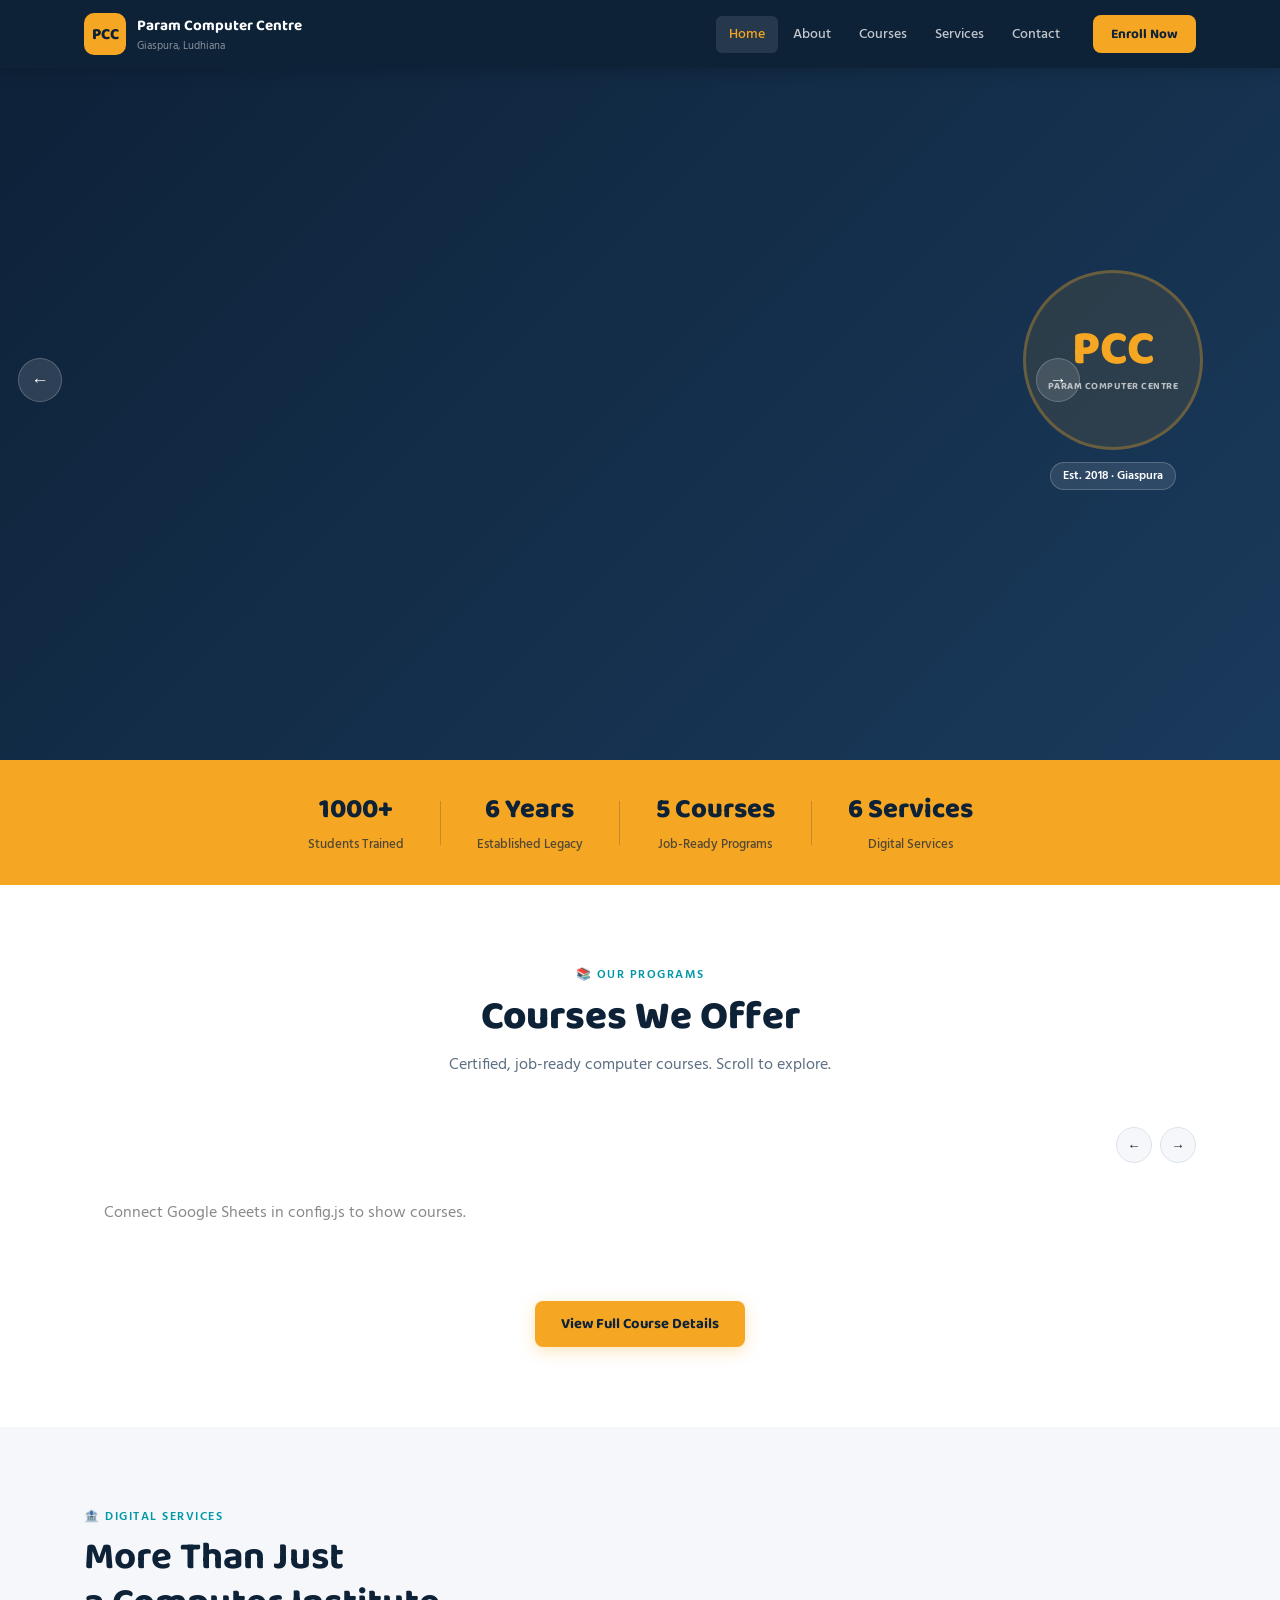
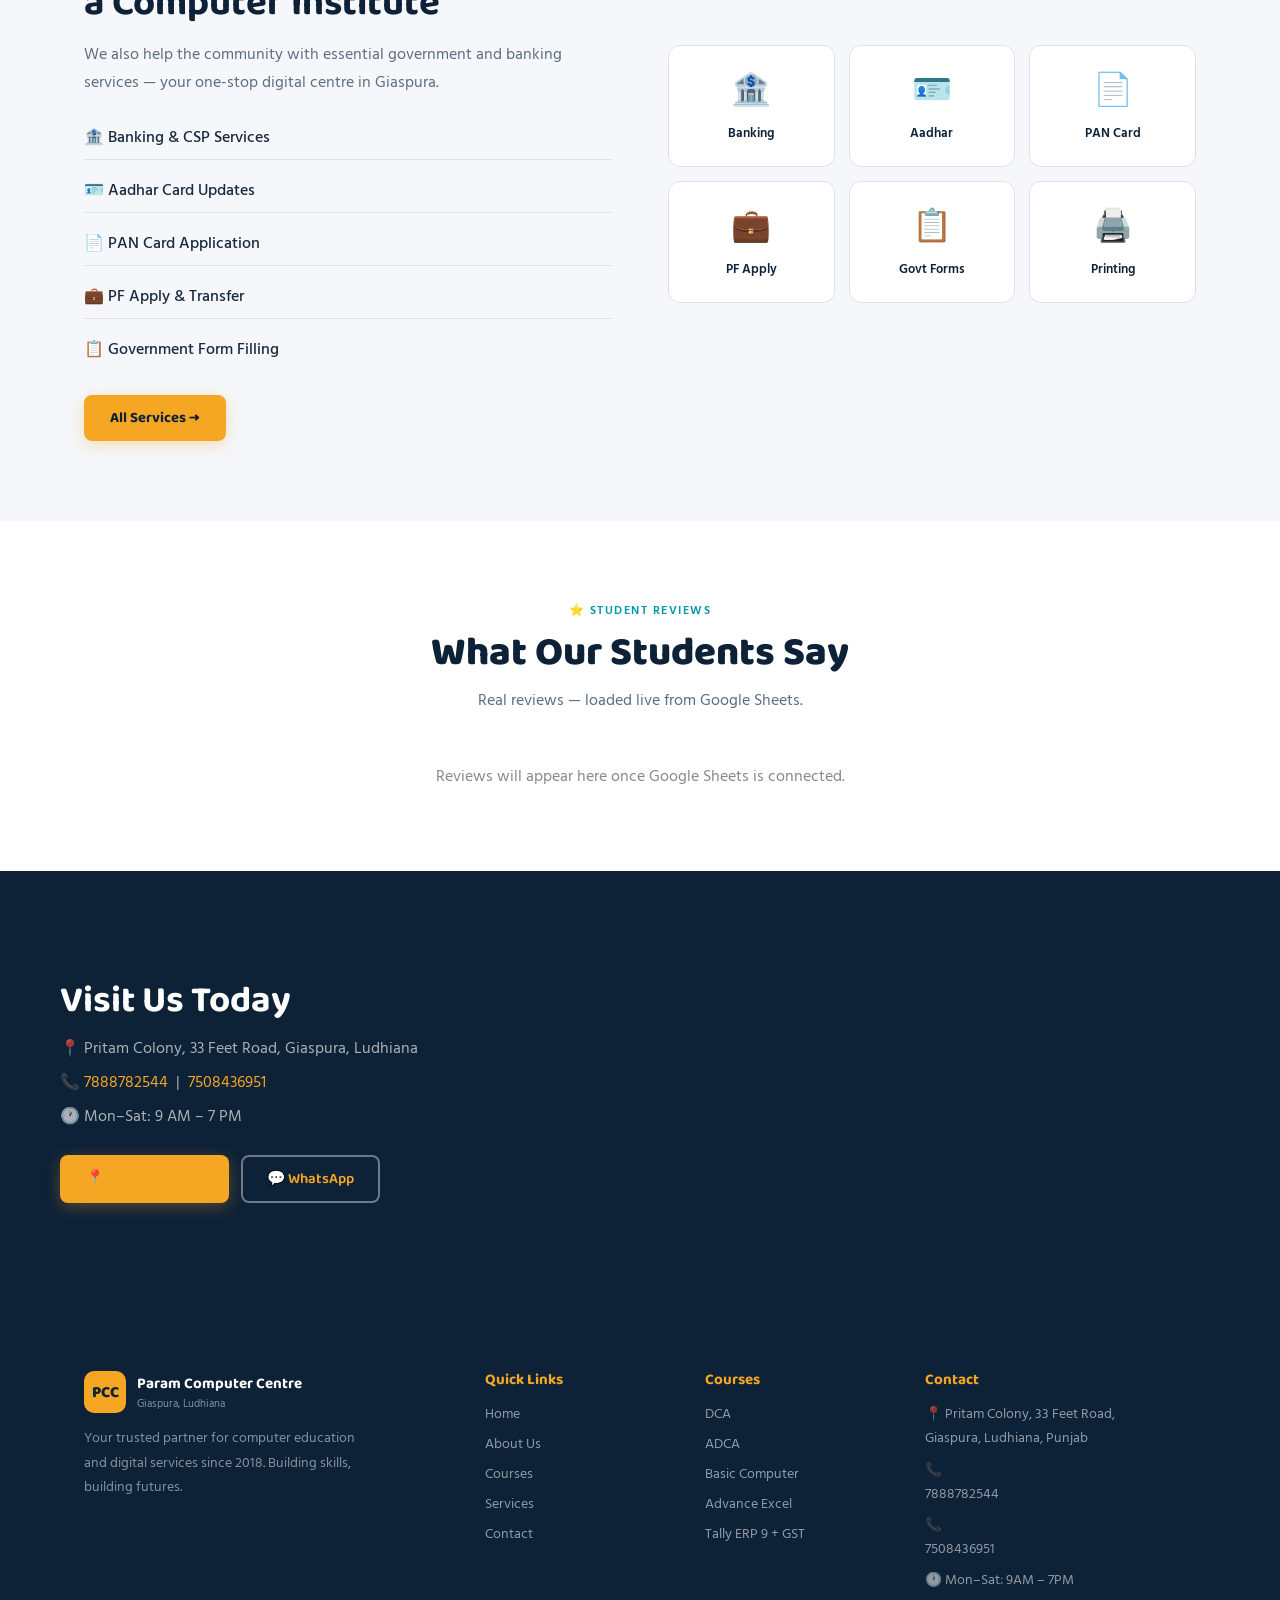
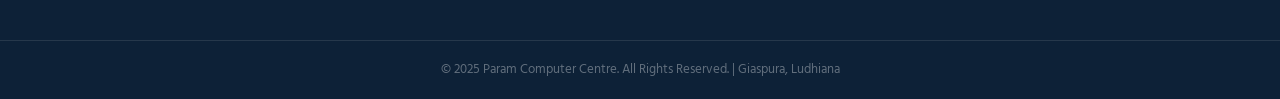
==== index.html @ 0ff6d0a1 "push code inti" ====
<!DOCTYPE html>
<!-- ================================================
     Param Computer Centre — index.html
     GitHub: https://github.com/YOUR-USERNAME/param-computer-centre
     Live:   https://YOUR-USERNAME.github.io/param-computer-centre
     ================================================ -->
<html lang="en">
<head>
<meta charset="UTF-8"><meta name="viewport" content="width=device-width,initial-scale=1.0">
<title>Param Computer Centre – Ludhiana | Computer Courses & Digital Services</title>
<meta name="description" content="Param Computer Centre – 6 years of trusted computer education in Giaspura, Ludhiana. DCA, ADCA, Tally ERP 9, Banking, Aadhar, PAN services.">
<link rel="preconnect" href="https://fonts.googleapis.com">
<link href="https://fonts.googleapis.com/css2?family=Baloo+2:wght@400;600;700;800&family=Hind:wght@300;400;500;600&display=swap" rel="stylesheet">
<link rel="stylesheet" href="style.css">
</head>
<body data-page="home">

<!-- LOADER -->
<div id="loader"><div class="ld-logo">PCC</div><div class="ld-bar"><div class="ld-fill"></div></div><div class="ld-txt">PARAM COMPUTER CENTRE</div></div>

<!-- NAVBAR -->
<header id="navbar">
  <div class="nav-in">
    <a href="index.html" class="brand">
      <div class="b-logo">PCC</div>
      <div><span class="b-name">Param Computer Centre</span><span class="b-tag">Giaspura, Ludhiana</span></div>
    </a>
    <nav id="nav-links">
      <a href="index.html"    class="nl on">Home</a>
      <a href="about.html"    class="nl">About</a>
      <a href="courses.html"  class="nl">Courses</a>
      <a href="services.html" class="nl">Services</a>
      <a href="contact.html"  class="nl">Contact</a>
    </nav>
    <a href="contact.html" class="nav-cta">Enroll Now</a>
    <button id="hb"><span></span><span></span><span></span></button>
  </div>
</header>

<!-- HERO CAROUSEL -->
<section class="hero-c">
  <div class="c-track" id="carousel-track"></div>
  <div class="c-logo-side">
    <div class="c-logo-circle">
      <span class="clc-big">PCC</span>
      <span class="clc-small">Param Computer Centre</span>
    </div>
    <div class="c-since">Est. 2018 · Giaspura</div>
  </div>
  <button class="c-arrow" id="c-prev">&#8592;</button>
  <button class="c-arrow" id="c-next">&#8594;</button>
  <div class="c-dots" id="carousel-dots"></div>
</section>

<!-- TRUST BAR -->
<div class="trust"><div class="trust-in">
  <div class="t-item"><span class="t-n">1000+</span><span class="t-l">Students Trained</span></div>
  <div class="t-div"></div>
  <div class="t-item"><span class="t-n">6 Years</span><span class="t-l">Established Legacy</span></div>
  <div class="t-div"></div>
  <div class="t-item"><span class="t-n">5 Courses</span><span class="t-l">Job-Ready Programs</span></div>
  <div class="t-div"></div>
  <div class="t-item"><span class="t-n">6 Services</span><span class="t-l">Digital Services</span></div>
</div></div>

<!-- MINI COURSE CAROUSEL -->
<section class="sec">
  <div class="wrap">
    <div class="sec-head" data-anim>
      <span class="sec-tag">📚 Our Programs</span>
      <h2>Courses We Offer</h2>
      <p class="sec-sub">Certified, job-ready computer courses. Scroll to explore.</p>
    </div>
    <div class="mc-arrows">
      <button class="mc-arr" id="mini-prev">&#8592;</button>
      <button class="mc-arr" id="mini-next">&#8594;</button>
    </div>
    <div class="mc-wrap">
      <div class="mc-track" id="mini-track">
        <div class="skeleton" style="min-width:260px;height:200px;border-radius:16px;flex-shrink:0"></div>
        <div class="skeleton" style="min-width:260px;height:200px;border-radius:16px;flex-shrink:0"></div>
        <div class="skeleton" style="min-width:260px;height:200px;border-radius:16px;flex-shrink:0"></div>
      </div>
    </div>
    <div id="mini-dots" class="mc-dots"></div>
    <div style="text-align:center;margin-top:32px">
      <a href="courses.html" class="btn-p">View Full Course Details</a>
    </div>
  </div>
</section>

<!-- SERVICES TEASER -->
<section class="sec bg2">
  <div class="wrap">
    <div class="split" style="gap:56px">
      <div data-anim>
        <span class="sec-tag">🏦 Digital Services</span>
        <h2 style="font-size:clamp(1.6rem,3vw,2.4rem);margin-bottom:14px">More Than Just<br>a Computer Institute</h2>
        <p style="color:var(--muted);margin-bottom:20px">We also help the community with essential government and banking services — your one-stop digital centre in Giaspura.</p>
        <ul style="display:flex;flex-direction:column;gap:10px">
          <li style="padding:8px 0;border-bottom:1px solid var(--border);font-weight:500">🏦 Banking &amp; CSP Services</li>
          <li style="padding:8px 0;border-bottom:1px solid var(--border);font-weight:500">🪪 Aadhar Card Updates</li>
          <li style="padding:8px 0;border-bottom:1px solid var(--border);font-weight:500">📄 PAN Card Application</li>
          <li style="padding:8px 0;border-bottom:1px solid var(--border);font-weight:500">💼 PF Apply &amp; Transfer</li>
          <li style="padding:8px 0;font-weight:500">📋 Government Form Filling</li>
        </ul>
        <a href="services.html" class="btn-p" style="margin-top:24px;display:inline-block">All Services →</a>
      </div>
      <div data-anim style="display:grid;grid-template-columns:repeat(3,1fr);gap:14px">
        <div class="sv-ico-card"><span>🏦</span><p>Banking</p></div>
        <div class="sv-ico-card"><span>🪪</span><p>Aadhar</p></div>
        <div class="sv-ico-card"><span>📄</span><p>PAN Card</p></div>
        <div class="sv-ico-card"><span>💼</span><p>PF Apply</p></div>
        <div class="sv-ico-card"><span>📋</span><p>Govt Forms</p></div>
        <div class="sv-ico-card"><span>🖨️</span><p>Printing</p></div>
      </div>
    </div>
  </div>
</section>
<style>.sv-ico-card{background:#fff;border:1.5px solid var(--border);border-radius:12px;padding:20px 10px;text-align:center;transition:transform .2s}.sv-ico-card:hover{transform:translateY(-4px);border-color:var(--amber)}.sv-ico-card span{font-size:2rem;display:block;margin-bottom:6px}.sv-ico-card p{font-size:.82rem;font-weight:600;color:var(--navy)}</style>

<!-- REVIEWS -->
<section class="sec">
  <div class="wrap">
    <div class="sec-head" data-anim>
      <span class="sec-tag">⭐ Student Reviews</span>
      <h2>What Our Students Say</h2>
      <p class="sec-sub">Real reviews — loaded live from Google Sheets.</p>
    </div>
    <div id="reviews-wrap">
      <div class="rv-grid">
        <div class="skeleton" style="height:160px;border-radius:16px"></div>
        <div class="skeleton" style="height:160px;border-radius:16px"></div>
        <div class="skeleton" style="height:160px;border-radius:16px"></div>
      </div>
    </div>
  </div>
</section>

<!-- MAP CTA -->
<section class="map-cta">
  <div class="map-in">
    <div data-anim>
      <h2>Visit Us Today</h2>
      <p>📍 Pritam Colony, 33 Feet Road, Giaspura, Ludhiana</p>
      <p>📞 <a href="tel:7888782544">7888782544</a> &nbsp;|&nbsp; <a href="tel:7508436951">7508436951</a></p>
      <p>🕐 Mon–Sat: 9 AM – 7 PM</p>
      <div style="margin-top:24px;display:flex;gap:12px;flex-wrap:wrap">
        <a href="https://maps.app.goo.gl/vMcL15YgNVKrXzqn7" target="_blank" class="btn-p">📍 Get Directions</a>
        <a href="https://wa.me/917888782544" target="_blank" class="btn-o">💬 WhatsApp</a>
      </div>
    </div>
    <div class="map-box" data-anim>
      <iframe src="https://maps.google.com/maps?q=Pritam+Colony+33+Feet+Road+Giaspura+Ludhiana&output=embed" allowfullscreen loading="lazy"></iframe>
    </div>
  </div>
</section>

<!-- FOOTER -->
<footer class="footer">
  <div class="ft">
    <div class="fb">
      <div class="brand" style="margin-bottom:14px"><div class="b-logo">PCC</div><div><span class="b-name">Param Computer Centre</span><span class="b-tag">Giaspura, Ludhiana</span></div></div>
      <p>Your trusted partner for computer education and digital services since 2018. Building skills, building futures.</p>
    </div>
    <div class="fc"><h4>Quick Links</h4><a href="index.html">Home</a><a href="about.html">About Us</a><a href="courses.html">Courses</a><a href="services.html">Services</a><a href="contact.html">Contact</a></div>
    <div class="fc"><h4>Courses</h4><a href="courses.html">DCA</a><a href="courses.html">ADCA</a><a href="courses.html">Basic Computer</a><a href="courses.html">Advance Excel</a><a href="courses.html">Tally ERP 9 + GST</a></div>
    <div class="fc"><h4>Contact</h4><p>📍 Pritam Colony, 33 Feet Road,<br>Giaspura, Ludhiana, Punjab</p><p>📞 <a href="tel:7888782544">7888782544</a></p><p>📞 <a href="tel:7508436951">7508436951</a></p><p>🕐 Mon–Sat: 9AM – 7PM</p></div>
  </div>
  <div class="fb2"><p>© 2025 Param Computer Centre. All Rights Reserved. | Giaspura, Ludhiana</p></div>
</footer>

<script src="config.js"></script><script src="app.js"></script>
</body>
</html>
---- style.css ----
/* ================================================
   PARAM COMPUTER CENTRE — style.css
   Brand: Navy Blue + Amber Gold
   Fonts: Baloo 2 (headings) + Hind (body)
   ================================================ */
:root {
  --navy:   #0d2137;
  --navy2:  #1a3a5c;
  --amber:  #f5a623;
  --amber2: #ffc247;
  --teal:   #0097a7;
  --white:  #ffffff;
  --off:    #f5f7fa;
  --text:   #1a2b40;
  --muted:  #5c6e82;
  --border: #dde3ec;
  --shadow: 0 4px 24px rgba(13,33,55,.10);
  --r:      16px;
}
*,*::before,*::after{box-sizing:border-box;margin:0;padding:0}
html{scroll-behavior:smooth}
body{font-family:'Hind',sans-serif;color:var(--text);background:#fff;overflow-x:hidden}
h1,h2,h3,h4{font-family:'Baloo 2',cursive;line-height:1.2;color:var(--navy)}
p{line-height:1.75}a{text-decoration:none;color:inherit}
img{max-width:100%;display:block}ul{list-style:none;padding:0}
.wrap{max-width:1160px;margin:0 auto;padding:0 24px}

/* ── PAGE LOADER ── */
#loader{position:fixed;inset:0;background:var(--navy);z-index:9999;display:flex;flex-direction:column;align-items:center;justify-content:center;gap:16px;transition:opacity .5s,visibility .5s}
#loader.done{opacity:0;visibility:hidden;pointer-events:none}
.ld-logo{font-family:'Baloo 2',cursive;font-size:2.6rem;font-weight:800;color:var(--amber)}
.ld-bar{width:180px;height:3px;background:rgba(255,255,255,.15);border-radius:3px;overflow:hidden}
.ld-fill{height:100%;background:var(--amber);border-radius:3px;animation:lfill 1.2s ease forwards}
@keyframes lfill{from{width:0}to{width:100%}}
.ld-txt{color:rgba(255,255,255,.45);font-size:.75rem;letter-spacing:2px}

/* ── NAVBAR ── */
#navbar{position:fixed;top:0;left:0;right:0;z-index:999;background:var(--navy);box-shadow:0 2px 16px rgba(0,0,0,.2);transition:background .3s}
.nav-in{max-width:1160px;margin:0 auto;padding:0 24px;height:68px;display:flex;align-items:center;gap:12px}
.brand{display:flex;align-items:center;gap:11px;flex-shrink:0}
.b-logo{width:42px;height:42px;border-radius:10px;background:var(--amber);display:flex;align-items:center;justify-content:center;font-family:'Baloo 2',cursive;font-size:1rem;font-weight:800;color:var(--navy)}
.b-name{font-family:'Baloo 2',cursive;font-size:.95rem;font-weight:700;color:#fff;display:block}
.b-tag{font-size:.68rem;color:rgba(255,255,255,.5);display:block}
#nav-links{display:flex;align-items:center;gap:2px;margin-left:auto}
.nl{padding:7px 13px;border-radius:6px;font-size:.87rem;font-weight:500;color:rgba(255,255,255,.75);transition:all .2s}
.nl:hover,.nl.on{background:rgba(255,255,255,.1);color:#fff}
.nl.on{color:var(--amber)}
.nav-cta{background:var(--amber);color:var(--navy);padding:8px 18px;border-radius:8px;font-family:'Baloo 2',cursive;font-weight:700;font-size:.85rem;margin-left:8px;white-space:nowrap;transition:all .2s}
.nav-cta:hover{background:var(--amber2);transform:translateY(-1px)}
#hb{display:none;flex-direction:column;gap:5px;background:none;border:none;cursor:pointer;padding:4px;margin-left:auto}
#hb span{display:block;width:24px;height:2px;background:#fff;border-radius:2px;transition:all .3s}

/* ── BUTTONS ── */
.btn-p{display:inline-block;background:var(--amber);color:var(--navy);padding:11px 26px;border-radius:8px;font-family:'Baloo 2',cursive;font-weight:700;font-size:.92rem;box-shadow:0 4px 16px rgba(245,166,35,.3);transition:all .2s}
.btn-p:hover{background:var(--amber2);transform:translateY(-2px);box-shadow:0 8px 24px rgba(245,166,35,.4)}
.btn-o{display:inline-block;border:2px solid rgba(255,255,255,.4);color:#fff;padding:10px 24px;border-radius:8px;font-family:'Baloo 2',cursive;font-weight:600;font-size:.92rem;transition:all .2s}
.btn-o:hover{border-color:var(--amber);color:var(--amber)}

/* ── SECTIONS ── */
.sec{padding:80px 0}.bg2{background:var(--off)}
.sec-head{text-align:center;margin-bottom:48px}
.sec-tag{font-size:.75rem;font-weight:600;letter-spacing:1.5px;color:var(--teal);text-transform:uppercase;margin-bottom:8px;display:block}
.sec-head h2{font-size:clamp(1.7rem,3.2vw,2.5rem);font-weight:800;margin-bottom:10px}
.sec-sub{color:var(--muted);font-size:1rem;max-width:520px;margin:0 auto}

/* ── ANIMATIONS ── */
[data-anim]{opacity:0;transform:translateY(24px);transition:opacity .5s ease,transform .5s ease}
[data-anim].show{opacity:1;transform:translateY(0)}
.skeleton{background:linear-gradient(90deg,#e8ecf0 25%,#f5f7fa 50%,#e8ecf0 75%);background-size:200% 100%;animation:shimmer 1.4s infinite;border-radius:8px}
@keyframes shimmer{0%{background-position:200% 0}100%{background-position:-200% 0}}

/* ── HERO CAROUSEL ── */
.hero-c{height:100vh;min-height:560px;max-height:760px;position:relative;overflow:hidden;background:linear-gradient(135deg,var(--navy) 0%,#1a3a5c 100%);padding-top:68px}
.c-track{display:flex;height:100%;transition:transform .65s cubic-bezier(.4,0,.2,1)}
.carousel-slide{min-width:100%;height:100%;position:relative;display:flex;align-items:center;padding:60px 6% 40px;overflow:hidden}
.slide-blob1{position:absolute;width:500px;height:500px;border-radius:50%;opacity:.07;background:var(--amber);top:-120px;right:-100px;pointer-events:none}
.slide-blob2{position:absolute;width:260px;height:260px;border-radius:50%;opacity:.05;background:var(--teal);bottom:-60px;left:8%;pointer-events:none}
.slide-content{position:relative;z-index:2;max-width:640px}
.slide-badge{display:inline-block;background:rgba(245,166,35,.15);border:1px solid rgba(245,166,35,.4);color:var(--amber2);font-size:.8rem;font-weight:600;padding:5px 14px;border-radius:20px;margin-bottom:18px}
.slide-title{font-size:clamp(2rem,5vw,3.6rem);font-weight:800;color:#fff;line-height:1.1;margin-bottom:6px}
.slide-sub{font-size:clamp(1.1rem,2.2vw,1.6rem);font-weight:600;color:var(--amber);margin-bottom:14px}
.slide-desc{color:rgba(255,255,255,.72);font-size:1rem;max-width:500px;margin-bottom:28px;line-height:1.7}
.slide-btns{display:flex;gap:12px;flex-wrap:wrap}
/* Logo side */
.c-logo-side{position:absolute;right:6%;top:50%;transform:translateY(-50%);z-index:2;display:flex;flex-direction:column;align-items:center;gap:12px}
.c-logo-circle{width:180px;height:180px;border-radius:50%;background:rgba(245,166,35,.1);border:3px solid rgba(245,166,35,.3);display:flex;flex-direction:column;align-items:center;justify-content:center;gap:4px}
.clc-big{font-family:'Baloo 2',cursive;font-size:3rem;font-weight:800;color:var(--amber);line-height:1}
.clc-small{font-family:'Baloo 2',cursive;font-size:.62rem;font-weight:700;color:rgba(255,255,255,.65);text-align:center;text-transform:uppercase;letter-spacing:.5px;padding:0 12px}
.c-since{background:rgba(255,255,255,.1);border:1px solid rgba(255,255,255,.2);color:#fff;font-size:.74rem;font-weight:600;padding:4px 12px;border-radius:20px}
/* arrows */
.c-arrow{position:absolute;top:50%;transform:translateY(-50%);z-index:10;background:rgba(255,255,255,.12);border:1px solid rgba(255,255,255,.2);color:#fff;width:44px;height:44px;border-radius:50%;cursor:pointer;display:flex;align-items:center;justify-content:center;font-size:1.1rem;transition:background .2s}
.c-arrow:hover{background:rgba(245,166,35,.35)}
#c-prev{left:18px}#c-next{right:200px}
/* dots */
.c-dots{position:absolute;bottom:26px;left:50%;transform:translateX(-50%);display:flex;gap:10px;align-items:center;z-index:10}
.c-dot{width:8px;height:8px;border-radius:4px;background:rgba(255,255,255,.3);border:none;cursor:pointer;transition:all .3s;padding:0}
.c-dot.on{width:28px;background:var(--amber)}

/* ── TRUST BAR ── */
.trust{background:var(--amber);padding:20px 24px}
.trust-in{max-width:1160px;margin:0 auto;display:flex;align-items:center;justify-content:center;flex-wrap:wrap}
.t-item{text-align:center;padding:8px 36px}
.t-n{display:block;font-family:'Baloo 2',cursive;font-size:1.7rem;font-weight:800;color:var(--navy)}
.t-l{font-size:.8rem;font-weight:500;color:rgba(13,33,55,.7)}
.t-div{width:1px;height:44px;background:rgba(13,33,55,.2)}

/* ── MINI COURSE CAROUSEL ── */
.mc-wrap{overflow:hidden;position:relative}
.mc-track{display:flex;gap:20px;transition:transform .45s cubic-bezier(.4,0,.2,1);padding:4px 0}
.mc-card{min-width:260px;max-width:260px;border-radius:var(--r);overflow:hidden;border:1.5px solid var(--border);background:#fff;box-shadow:var(--shadow);transition:transform .25s,box-shadow .25s;flex-shrink:0}
.mc-card:hover{transform:translateY(-6px);box-shadow:0 16px 36px rgba(13,33,55,.13)}
.mc-head{padding:20px;display:flex;align-items:center;gap:10px;position:relative;overflow:hidden}
.mc-icon{font-size:1.8rem;z-index:1;flex-shrink:0}
.mc-head h3{font-size:1rem;font-weight:700;color:#fff;z-index:1}
.mc-short{position:absolute;right:12px;top:50%;transform:translateY(-50%);font-family:'Baloo 2',cursive;font-size:1.6rem;font-weight:800;color:rgba(255,255,255,.15);letter-spacing:-1px}
.mc-body{padding:14px 16px 18px}
.mc-dur{font-size:.73rem;font-weight:600;color:var(--teal);background:rgba(0,151,167,.08);border:1px solid rgba(0,151,167,.2);padding:3px 9px;border-radius:12px;display:inline-block;margin-bottom:10px}
.mc-tags{display:flex;flex-wrap:wrap;gap:5px;margin-bottom:12px}
.mc-tags span{font-size:.71rem;background:var(--off);border:1px solid var(--border);color:var(--muted);padding:3px 8px;border-radius:10px}
.mc-link{font-size:.84rem;font-weight:600;color:var(--amber);transition:color .2s}
.mc-link:hover{color:var(--navy)}
.mc-arrows{display:flex;justify-content:flex-end;gap:8px;margin-bottom:12px}
.mc-arr{background:var(--off);border:1.5px solid var(--border);color:var(--navy);width:36px;height:36px;border-radius:50%;cursor:pointer;display:flex;align-items:center;justify-content:center;transition:all .2s}
.mc-arr:hover{background:var(--amber);border-color:var(--amber)}
.mc-dots{display:flex;gap:7px;justify-content:center;margin-top:18px}
.mc-dot{width:7px;height:7px;border-radius:50%;background:var(--border);border:none;cursor:pointer;transition:all .3s;padding:0}
.mc-dot.on{background:var(--amber);transform:scale(1.3)}

/* ── REVIEWS ── */
.rv-grid{display:grid;grid-template-columns:repeat(auto-fill,minmax(280px,1fr));gap:20px}
.rv-card{background:#fff;border:1.5px solid var(--border);border-radius:var(--r);padding:24px;position:relative;transition:transform .2s,box-shadow .2s}
.rv-card:hover{transform:translateY(-4px);box-shadow:var(--shadow)}
.rv-card::before{content:'"';position:absolute;top:8px;right:14px;font-size:4rem;color:var(--amber);opacity:.1;font-family:'Baloo 2',cursive;line-height:1}
.rv-stars{color:var(--amber);font-size:1rem;margin-bottom:10px;letter-spacing:2px}
.rv-text{font-size:.9rem;font-style:italic;color:var(--muted);margin-bottom:16px;line-height:1.75}
.rv-author{display:flex;gap:10px;align-items:center}
.rv-av{width:38px;height:38px;border-radius:50%;color:#fff;flex-shrink:0;display:flex;align-items:center;justify-content:center;font-family:'Baloo 2',cursive;font-weight:700;font-size:1rem}
.rv-author strong{display:block;font-size:.9rem}
.rv-author span{font-size:.77rem;color:var(--muted)}

/* ── SERVICES GRID ── */
.sv-grid{display:grid;grid-template-columns:repeat(auto-fill,minmax(300px,1fr));gap:24px}
.sv-card{background:#fff;border:1.5px solid var(--border);border-radius:var(--r);overflow:hidden;transition:transform .25s,box-shadow .25s}
.sv-card:hover{transform:translateY(-6px);box-shadow:0 16px 40px rgba(13,33,55,.12)}
.sv-head{padding:28px;display:flex;align-items:center;justify-content:center}
.sv-body{padding:20px 24px 24px}
.sv-body h3{font-size:1.1rem;font-weight:700;margin-bottom:8px}
.sv-body p{font-size:.88rem;color:var(--muted);margin-bottom:14px}
.sv-items{display:flex;flex-direction:column;gap:5px}
.sv-item{font-size:.85rem;color:var(--text);padding:5px 0 5px 16px;position:relative;border-bottom:1px solid var(--border)}
.sv-item::before{content:'→';position:absolute;left:0;color:var(--teal)}

/* ── COURSE DETAIL CARDS ── */
.cd-card{background:#fff;border:1.5px solid var(--border);border-radius:20px;overflow:hidden;margin-bottom:32px;box-shadow:0 2px 16px rgba(13,33,55,.07);transition:box-shadow .25s}
.cd-card:hover{box-shadow:0 8px 32px rgba(13,33,55,.13)}
.cd-head{padding:24px 28px;display:flex;align-items:center;gap:16px;flex-wrap:wrap}
.cd-head h2{font-size:1.6rem;color:#fff;margin-bottom:2px}
.cd-head p{color:rgba(255,255,255,.8);font-size:.88rem}
.cd-badge{margin-left:auto;background:rgba(255,255,255,.2);border:1px solid rgba(255,255,255,.3);color:#fff;font-size:.8rem;font-weight:600;padding:5px 14px;border-radius:20px;white-space:nowrap}
.cd-body{display:grid;grid-template-columns:1fr 1fr;gap:28px;padding:28px}
.cd-label{font-size:.78rem;text-transform:uppercase;letter-spacing:1px;color:var(--teal);margin-bottom:10px;font-family:'Baloo 2',cursive}
.cd-ul{display:flex;flex-direction:column;gap:4px}
.cd-ul li{font-size:.84rem;color:var(--text);padding:5px 0;border-bottom:1px solid var(--border)}

/* ── MAP CTA ── */
.map-cta{background:var(--navy);padding:80px 24px}
.map-in{max-width:1160px;margin:0 auto;display:grid;grid-template-columns:1fr 1fr;gap:48px;align-items:center}
.map-in h2{color:#fff;font-size:clamp(1.6rem,3vw,2.3rem);margin-bottom:12px}
.map-in p{color:rgba(255,255,255,.65);margin-bottom:6px}
.map-in a{color:var(--amber)}
.map-box{border-radius:14px;overflow:hidden;height:280px}
.map-box iframe{width:100%;height:100%;border:none}

/* ── PAGE HERO ── */
.pg-hero{background:linear-gradient(135deg,var(--navy) 0%,#1a3a5c 100%);padding:130px 24px 70px;position:relative;overflow:hidden}
.pg-blob{position:absolute;width:400px;height:400px;border-radius:50%;background:var(--amber);opacity:.06;top:-100px;right:-100px;pointer-events:none}
.pg-hero h1{font-size:clamp(2rem,4.5vw,3rem);color:#fff;margin:8px 0 12px}
.pg-hero p{color:rgba(255,255,255,.7);font-size:1.05rem;max-width:560px}

/* ── CTA BOX ── */
.cta-sec{background:var(--navy);padding:72px 24px}
.cta-box{max-width:660px;margin:0 auto;text-align:center;background:rgba(255,255,255,.04);border:1px solid rgba(255,255,255,.1);border-radius:20px;padding:48px 36px}
.cta-box h2{color:#fff;font-size:clamp(1.4rem,3vw,2.2rem);margin-bottom:10px}
.cta-box p{color:rgba(255,255,255,.6)}

/* ── CONTACT FORM ── */
.ct-grid{display:grid;grid-template-columns:1fr 1fr;gap:56px;margin-bottom:52px}
.ct-form-wrap h3{font-size:1.4rem;margin-bottom:6px}
.ct-form-wrap > p{color:var(--muted);font-size:.92rem;margin-bottom:22px}
.ct-form{display:flex;flex-direction:column;gap:14px}
.form-row{display:grid;grid-template-columns:1fr 1fr;gap:12px}
.fg{display:flex;flex-direction:column;gap:5px}
.fg label{font-size:.78rem;font-weight:600;color:var(--muted)}
.fg input,.fg select,.fg textarea{border:1.5px solid var(--border);border-radius:8px;padding:11px 13px;font-family:'Hind',sans-serif;font-size:.9rem;color:var(--text);outline:none;transition:border-color .2s;background:#fff}
.fg input:focus,.fg select:focus,.fg textarea:focus{border-color:var(--amber)}
.fg textarea{min-height:96px;resize:vertical}
.ci-cards{display:flex;flex-direction:column;gap:14px}
.ci-card{display:flex;gap:14px;align-items:flex-start;background:var(--off);border:1.5px solid var(--border);border-radius:12px;padding:16px}
.ci-icon{font-size:1.3rem;width:42px;height:42px;flex-shrink:0;background:var(--amber);border-radius:10px;display:flex;align-items:center;justify-content:center}
.ci-card h4{font-size:.9rem;font-weight:700;margin-bottom:3px}
.ci-card p{font-size:.86rem;color:var(--muted);margin-bottom:3px}
.ci-link{color:var(--teal);font-size:.84rem;font-weight:600}

/* ── TIMELINE ── */
.timeline{max-width:700px;margin:0 auto}
.tl-item{display:flex;gap:22px;padding-bottom:32px;position:relative}
.tl-item:not(:last-child)::before{content:'';position:absolute;left:18px;top:42px;bottom:0;width:2px;background:linear-gradient(var(--amber),var(--border))}
.tl-dot{width:38px;height:38px;border-radius:50%;flex-shrink:0;background:var(--amber);color:var(--navy);display:flex;align-items:center;justify-content:center;font-family:'Baloo 2',cursive;font-weight:800;font-size:.95rem;box-shadow:0 0 0 4px rgba(245,166,35,.2)}
.tl-content h4{font-size:1rem;font-weight:700;margin-bottom:5px}
.tl-content p{color:var(--muted);font-size:.9rem}

/* ── VALUES ── */
.val-grid{display:grid;grid-template-columns:repeat(auto-fill,minmax(240px,1fr));gap:22px}
.val-card{background:#fff;border:1.5px solid var(--border);border-radius:14px;padding:26px;transition:transform .2s,box-shadow .2s}
.val-card:hover{transform:translateY(-4px);box-shadow:var(--shadow)}
.val-icon{font-size:2rem;margin-bottom:10px}
.val-card h4{font-size:1rem;font-weight:700;margin-bottom:7px}
.val-card p{font-size:.88rem;color:var(--muted)}

/* ── IMG PLACEHOLDER ── */
.img-ph{background:rgba(13,33,55,.05);border:2px dashed var(--border);border-radius:16px;padding:60px 24px;text-align:center;display:flex;flex-direction:column;align-items:center;gap:8px;min-height:320px;justify-content:center}
.img-ph .ico{font-size:3rem}
.img-ph p{color:var(--muted);font-size:.95rem;font-weight:500}
.img-ph span{font-size:.76rem;color:#aaa}

/* ── FOOTER ── */
.footer{background:var(--navy)}
.ft{max-width:1160px;margin:0 auto;padding:60px 24px 40px;display:grid;grid-template-columns:2fr 1fr 1fr 1.5fr;gap:40px}
.fb .brand{margin-bottom:14px}
.fb p{color:rgba(255,255,255,.5);font-size:.87rem;max-width:280px}
.fc h4{font-family:'Baloo 2',cursive;font-size:.95rem;font-weight:700;color:var(--amber);margin-bottom:14px}
.fc a,.fc p{display:block;color:rgba(255,255,255,.55);font-size:.86rem;margin-bottom:7px;transition:color .2s}
.fc a:hover{color:var(--amber)}
.fb2{border-top:1px solid rgba(255,255,255,.1);padding:18px 24px;text-align:center}
.fb2 p{color:rgba(255,255,255,.35);font-size:.8rem}

/* ── SPLIT LAYOUT ── */
.split{display:grid;grid-template-columns:1fr 1fr;gap:60px;align-items:center}

/* ── ERROR CARD ── */
.err{background:#fff3f3;border:1.5px solid #ffcccc;border-radius:12px;padding:32px;text-align:center;color:#c62828}
.err p{font-size:.9rem;margin-top:6px}

/* ── RESPONSIVE ── */
@media(max-width:960px){
  #c-next{right:18px}
  .c-logo-side{display:none}
  .map-in{grid-template-columns:1fr}
  .ft{grid-template-columns:1fr 1fr}
  .split{grid-template-columns:1fr}
  .ct-grid{grid-template-columns:1fr}
}
@media(max-width:640px){
  #nav-links{display:none;flex-direction:column;position:absolute;top:68px;left:0;right:0;background:var(--navy);padding:12px 20px;gap:2px}
  #nav-links.open{display:flex}
  #hb{display:flex}
  .nav-cta{display:none}
  .t-item{padding:8px 18px}
  .t-div{display:none}
  .ft{grid-template-columns:1fr}
  .cd-body{grid-template-columns:1fr}
  .form-row{grid-template-columns:1fr}
  .mc-card{min-width:88vw;max-width:88vw}
}
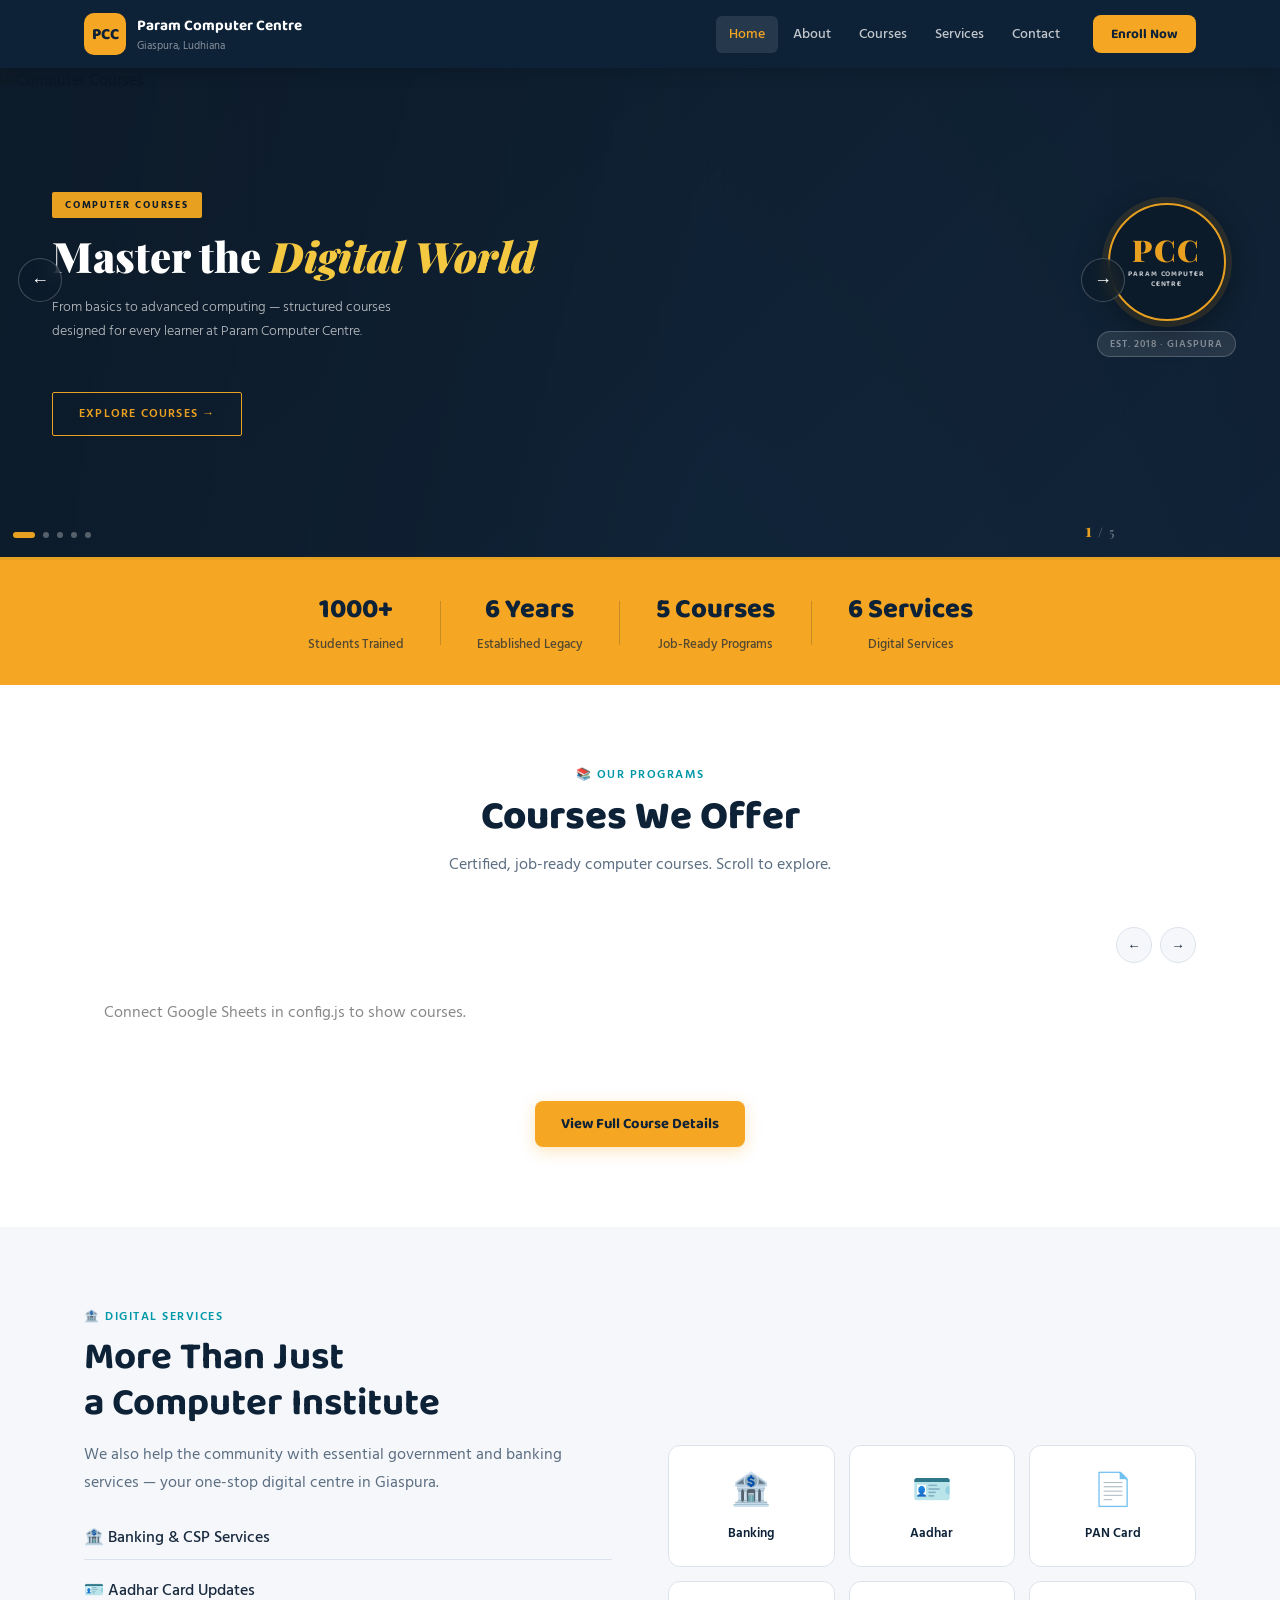
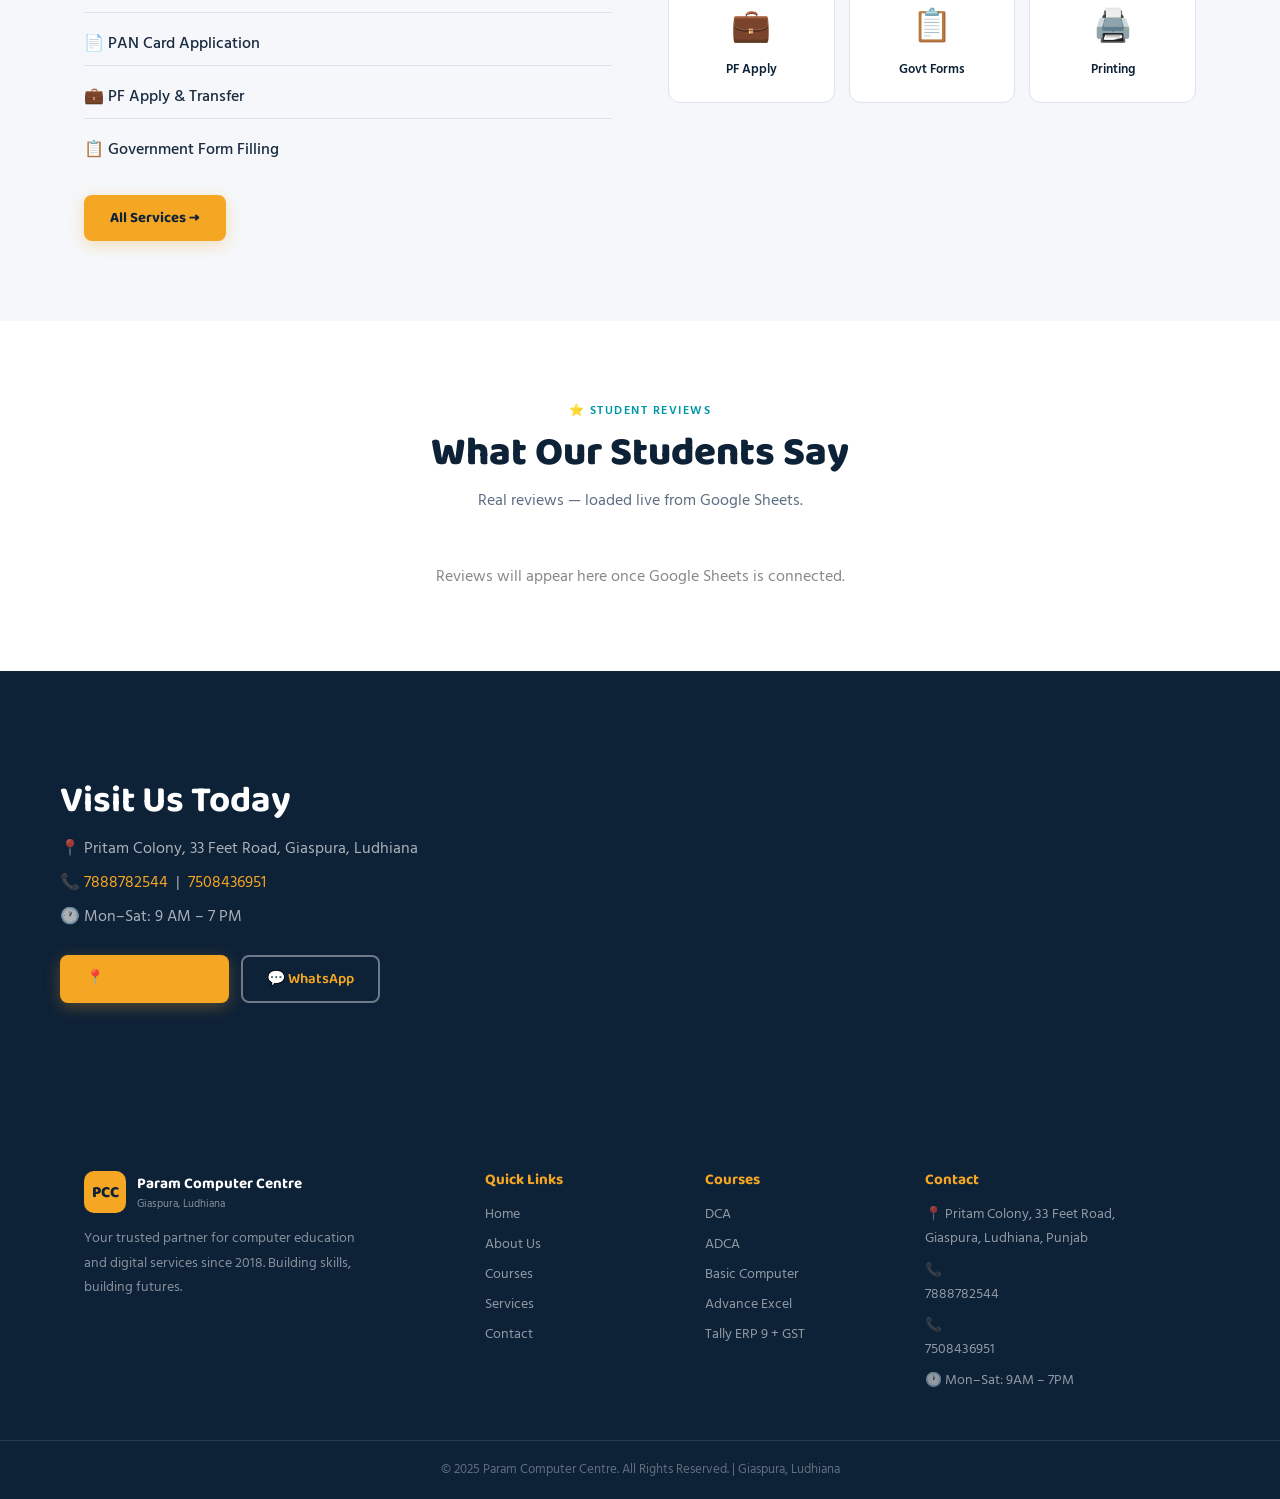
==== commit 67abb7c2: "add crousles and images as well" ====
--- a/index.html
+++ b/index.html
@@ -6,17 +6,324 @@
      ================================================ -->
 <html lang="en">
 <head>
-<meta charset="UTF-8"><meta name="viewport" content="width=device-width,initial-scale=1.0">
-<title>Param Computer Centre – Ludhiana | Computer Courses & Digital Services</title>
-<meta name="description" content="Param Computer Centre – 6 years of trusted computer education in Giaspura, Ludhiana. DCA, ADCA, Tally ERP 9, Banking, Aadhar, PAN services.">
-<link rel="preconnect" href="https://fonts.googleapis.com">
-<link href="https://fonts.googleapis.com/css2?family=Baloo+2:wght@400;600;700;800&family=Hind:wght@300;400;500;600&display=swap" rel="stylesheet">
-<link rel="stylesheet" href="style.css">
+  <!-- Google tag (gtag.js) -->
+  <script async src="https://www.googletagmanager.com/gtag/js?id=G-F52Q55JLSR"></script>
+  <script>
+    window.dataLayer = window.dataLayer || [];
+    function gtag(){dataLayer.push(arguments);}
+    gtag('js', new Date());
+    gtag('config', 'G-F52Q55JLSR');
+  </script>
+  <meta charset="UTF-8"><meta name="viewport" content="width=device-width,initial-scale=1.0">
+  <title>Param Computer Centre – Ludhiana | Computer Courses & Digital Services</title>
+  <meta name="description" content="Param Computer Centre – 6 years of trusted computer education in Giaspura, Ludhiana. DCA, ADCA, Tally ERP 9, Banking, Aadhar, PAN services.">
+  <link rel="preconnect" href="https://fonts.googleapis.com">
+  <link href="https://fonts.googleapis.com/css2?family=Baloo+2:wght@400;600;700;800&family=Hind:wght@300;400;500;600&family=Playfair+Display:wght@700;900&family=DM+Sans:wght@300;400;500&display=swap" rel="stylesheet">
+  <link rel="stylesheet" href="style.css">
+
+  <!-- ── HERO CAROUSEL STYLES ── -->
+  <style>
+    :root {
+      --c-navy: #0d1b2a;
+      --c-gold: #e8a020;
+      --c-gold-light: #f5c842;
+      --slide-h: 520px;
+    }
+
+    .hero-c {
+      position: relative;
+      width: 100%;
+      height: var(--slide-h);
+      overflow: hidden;
+      background: var(--c-navy);
+    }
+
+    /* TRACK */
+    .c-track {
+      display: flex;
+      height: 100%;
+      transition: transform 0.7s cubic-bezier(0.77,0,0.175,1);
+      will-change: transform;
+    }
+
+    /* SLIDE */
+    .slide {
+      min-width: 100%;
+      height: 100%;
+      position: relative;
+      overflow: hidden;
+      flex-shrink: 0;
+    }
+
+    .slide img {
+      width: 100%; height: 100%;
+      object-fit: cover;
+      filter: brightness(0.42) saturate(1.1);
+      transition: transform 8s ease;
+      transform: scale(1.06);
+    }
+    .slide.active img { transform: scale(1); }
+
+    /* colour overlay per slide */
+    .slide::before {
+      content: '';
+      position: absolute; inset: 0; z-index: 1;
+      mix-blend-mode: multiply;
+    }
+    .slide:nth-child(1)::before { background: linear-gradient(135deg,#0d1b2acc,#1a3a5c88); }
+    .slide:nth-child(2)::before { background: linear-gradient(135deg,#1a0a2ecc,#3d1a6088); }
+    .slide:nth-child(3)::before { background: linear-gradient(135deg,#0a2e1acc,#0d5c3d88); }
+    .slide:nth-child(4)::before { background: linear-gradient(135deg,#2e0a0acc,#7a1a1a88); }
+    .slide:nth-child(5)::before { background: linear-gradient(135deg,#0a1e2ecc,#1a4a6088); }
+
+    /* gradient vignette */
+    .slide::after {
+      content: '';
+      position: absolute; inset: 0; z-index: 2;
+      background: linear-gradient(to right, rgba(13,27,42,.82) 0%, rgba(13,27,42,.2) 55%, rgba(13,27,42,.55) 100%);
+    }
+
+    /* SLIDE CONTENT */
+    .slide-content {
+      position: absolute;
+      left: 0; top: 0; bottom: 0;
+      width: 58%;
+      z-index: 10;
+      display: flex;
+      flex-direction: column;
+      justify-content: center;
+      padding: 48px 52px;
+      gap: 14px;
+    }
+
+    .slide-tag {
+      display: inline-flex;
+      align-items: center;
+      background: var(--c-gold);
+      color: var(--c-navy);
+      font-size: 10px;
+      font-weight: 700;
+      letter-spacing: .18em;
+      text-transform: uppercase;
+      padding: 5px 13px;
+      border-radius: 2px;
+      width: fit-content;
+      opacity: 0;
+      transform: translateY(18px);
+      transition: opacity .55s .15s, transform .55s .15s;
+    }
+
+    .slide-headline {
+      font-family: 'Playfair Display', serif;
+      font-size: clamp(26px, 4vw, 42px);
+      font-weight: 900;
+      color: #fff;
+      line-height: 1.18;
+      opacity: 0;
+      transform: translateY(22px);
+      transition: opacity .6s .25s, transform .6s .25s;
+    }
+    .slide-headline em {
+      font-style: italic;
+      color: var(--c-gold-light);
+    }
+
+    .slide-desc {
+      font-size: 14px;
+      color: rgba(255,255,255,.72);
+      line-height: 1.7;
+      max-width: 380px;
+      font-weight: 300;
+      opacity: 0;
+      transform: translateY(18px);
+      transition: opacity .6s .38s, transform .6s .38s;
+    }
+
+    .slide-cta {
+      display: inline-flex;
+      align-items: center;
+      gap: 10px;
+      margin-top: 6px;
+      padding: 11px 26px;
+      border: 1.5px solid var(--c-gold);
+      color: var(--c-gold);
+      font-size: 12px;
+      font-weight: 600;
+      letter-spacing: .1em;
+      text-transform: uppercase;
+      cursor: pointer;
+      background: transparent;
+      width: fit-content;
+      border-radius: 2px;
+      text-decoration: none;
+      opacity: 0;
+      transform: translateY(18px);
+      transition: opacity .6s .5s, transform .6s .5s, background .25s, color .25s;
+    }
+    .slide-cta:hover { background: var(--c-gold); color: var(--c-navy); }
+
+    .slide.active .slide-tag,
+    .slide.active .slide-headline,
+    .slide.active .slide-desc,
+    .slide.active .slide-cta {
+      opacity: 1;
+      transform: translateY(0);
+    }
+
+    /* LOGO BADGE */
+    .c-logo-side {
+      position: absolute;
+      right: 44px;
+      top: 50%;
+      transform: translateY(-50%);
+      z-index: 20;
+      display: flex;
+      flex-direction: column;
+      align-items: center;
+      gap: 10px;
+    }
+
+    .c-logo-circle {
+      width: 118px; height: 118px;
+      border-radius: 50%;
+      border: 2.5px solid var(--c-gold);
+      background: rgba(13,27,42,.88);
+      backdrop-filter: blur(10px);
+      display: flex;
+      flex-direction: column;
+      align-items: center;
+      justify-content: center;
+      gap: 4px;
+      box-shadow: 0 0 0 6px rgba(232,160,32,.12), 0 8px 32px rgba(0,0,0,.45);
+    }
+
+    .clc-big {
+      font-family: 'Playfair Display', serif;
+      font-size: 30px;
+      font-weight: 900;
+      color: var(--c-gold);
+      letter-spacing: .06em;
+      line-height: 1;
+    }
+
+    .clc-small {
+      font-size: 7.5px;
+      color: rgba(255,255,255,.7);
+      letter-spacing: .12em;
+      text-transform: uppercase;
+      text-align: center;
+      padding: 0 10px;
+      line-height: 1.4;
+    }
+
+    .c-since {
+      font-size: 10px;
+      color: rgba(255,255,255,.45);
+      letter-spacing: .1em;
+      text-transform: uppercase;
+    }
+
+    /* ARROWS */
+    .c-arrow {
+      position: absolute;
+      top: 50%;
+      transform: translateY(-50%);
+      z-index: 30;
+      width: 44px; height: 44px;
+      border-radius: 50%;
+      border: 1.5px solid rgba(255,255,255,.22);
+      background: rgba(13,27,42,.6);
+      backdrop-filter: blur(8px);
+      color: #fff;
+      font-size: 18px;
+      cursor: pointer;
+      display: flex; align-items: center; justify-content: center;
+      transition: border-color .2s, background .2s;
+    }
+    .c-arrow:hover { border-color: var(--c-gold); background: rgba(232,160,32,.18); }
+    #c-prev { left: 18px; }
+    #c-next { right: 155px; }
+
+    /* DOTS */
+    .c-dots {
+      position: absolute;
+      bottom: 22px;
+      left: 52px;
+      z-index: 30;
+      display: flex;
+      gap: 8px;
+      align-items: center;
+    }
+
+    .c-dot {
+      width: 6px; height: 6px;
+      border-radius: 50%;
+      background: rgba(255,255,255,.3);
+      cursor: pointer;
+      transition: background .3s, width .3s;
+    }
+    .c-dot.active {
+      background: var(--c-gold);
+      width: 22px;
+      border-radius: 3px;
+    }
+
+    /* COUNTER */
+    .c-counter {
+      position: absolute;
+      bottom: 18px;
+      right: 165px;
+      z-index: 30;
+      font-family: 'Playfair Display', serif;
+      font-size: 13px;
+      color: rgba(255,255,255,.45);
+      letter-spacing: .1em;
+    }
+    .c-counter b { color: var(--c-gold); font-size: 18px; font-weight: 700; }
+
+    /* PROGRESS BAR */
+    .c-progress {
+      position: absolute;
+      bottom: 0; left: 0;
+      height: 3px;
+      background: var(--c-gold);
+      z-index: 30;
+      width: 0%;
+    }
+
+    /* RESPONSIVE */
+    @media (max-width: 640px) {
+      :root { --slide-h: 420px; }
+      .slide-content { width: 100%; padding: 32px 24px; }
+      .c-logo-side { right: 16px; top: 18px; transform: none; }
+      .c-logo-circle { width: 80px; height: 80px; }
+      .clc-big { font-size: 20px; }
+      #c-next { right: 100px; }
+      .c-counter { display: none; }
+    }
+
+    /* SERVICE ICON CARDS */
+    .sv-ico-card {
+      background: #fff;
+      border: 1.5px solid var(--border);
+      border-radius: 12px;
+      padding: 20px 10px;
+      text-align: center;
+      transition: transform .2s;
+    }
+    .sv-ico-card:hover { transform: translateY(-4px); border-color: var(--amber); }
+    .sv-ico-card span { font-size: 2rem; display: block; margin-bottom: 6px; }
+    .sv-ico-card p { font-size: .82rem; font-weight: 600; color: var(--navy); }
+  </style>
 </head>
 <body data-page="home">
 
 <!-- LOADER -->
-<div id="loader"><div class="ld-logo">PCC</div><div class="ld-bar"><div class="ld-fill"></div></div><div class="ld-txt">PARAM COMPUTER CENTRE</div></div>
+<div id="loader">
+  <div class="ld-logo">PCC</div>
+  <div class="ld-bar"><div class="ld-fill"></div></div>
+  <div class="ld-txt">PARAM COMPUTER CENTRE</div>
+</div>
 
 <!-- NAVBAR -->
 <header id="navbar">
@@ -37,9 +344,12 @@
   </div>
 </header>
 
-<!-- HERO CAROUSEL -->
+<!-- ══════════════════════════════════════════
+     HERO CAROUSEL (upgraded)
+══════════════════════════════════════════ -->
 <section class="hero-c">
   <div class="c-track" id="carousel-track"></div>
+
   <div class="c-logo-side">
     <div class="c-logo-circle">
       <span class="clc-big">PCC</span>
@@ -47,10 +357,130 @@
     </div>
     <div class="c-since">Est. 2018 · Giaspura</div>
   </div>
+
   <button class="c-arrow" id="c-prev">&#8592;</button>
   <button class="c-arrow" id="c-next">&#8594;</button>
   <div class="c-dots" id="carousel-dots"></div>
+  <div class="c-counter"><b id="cur-num">1</b> / <span id="tot-num">5</span></div>
+  <div class="c-progress" id="c-progress"></div>
 </section>
+
+<!-- Carousel JS (self-contained, runs before app.js) -->
+<script>
+(function () {
+  const SLIDES = [
+    {
+      img: "https://images.unsplash.com/photo-1587614382346-4ec70e388b28?w=1400&q=80&auto=format&fit=crop",
+      tag: "Computer Courses",
+      headline: "Master the <em>Digital World</em>",
+      desc: "From basics to advanced computing — structured courses designed for every learner at Param Computer Centre.",
+      cta: "Explore Courses",
+      href: "courses.html"
+    },
+    {
+      img: "https://images.unsplash.com/photo-1509062522246-3755977927d7?w=1400&q=80&auto=format&fit=crop",
+      tag: "Skill Development",
+      headline: "Build Skills That <em>Last a Lifetime</em>",
+      desc: "Practical, hands-on training in MS Office, Tally, DTP, and programming — skills employers demand.",
+      cta: "View Programs",
+      href: "courses.html"
+    },
+    {
+      img: "https://images.unsplash.com/photo-1531482615713-2afd69097998?w=1400&q=80&auto=format&fit=crop",
+      tag: "Certified Training",
+      headline: "Earn <em>Government-Recognised</em> Certificates",
+      desc: "Accredited certification programs that open doors to better career opportunities across Punjab and beyond.",
+      cta: "Get Certified",
+      href: "courses.html"
+    },
+    {
+      img: "https://images.unsplash.com/photo-1571260899304-425eee4c7efc?w=1400&q=80&auto=format&fit=crop",
+      tag: "Youth Empowerment",
+      headline: "Young Minds, <em>Bright Futures</em>",
+      desc: "Dedicated batches for school students, college graduates, and working professionals — learn at your pace.",
+      cta: "Join a Batch",
+      href: "contact.html"
+    },
+    {
+      img: "https://images.unsplash.com/photo-1516321318423-f06f85e504b3?w=1400&q=80&auto=format&fit=crop",
+      tag: "Online & Offline",
+      headline: "Learn <em>Your Way</em>, Your Schedule",
+      desc: "Flexible timings, expert faculty, and a supportive environment — Param Computer Centre, Giaspura.",
+      cta: "Contact Us",
+      href: "contact.html"
+    }
+  ];
+
+  const INTERVAL = 5000;
+  let current = 0, timer = null;
+
+  const track   = document.getElementById('carousel-track');
+  const dotsEl  = document.getElementById('carousel-dots');
+  const curNum  = document.getElementById('cur-num');
+  const totNum  = document.getElementById('tot-num');
+  const progress = document.getElementById('c-progress');
+
+  totNum.textContent = SLIDES.length;
+
+  // Build slides
+  SLIDES.forEach(function (s, i) {
+    var slide = document.createElement('div');
+    slide.className = 'slide' + (i === 0 ? ' active' : '');
+    slide.innerHTML =
+      '<img src="' + s.img + '" alt="' + s.tag + '" loading="' + (i === 0 ? 'eager' : 'lazy') + '">' +
+      '<div class="slide-content">' +
+        '<span class="slide-tag">' + s.tag + '</span>' +
+        '<h2 class="slide-headline">' + s.headline + '</h2>' +
+        '<p class="slide-desc">' + s.desc + '</p>' +
+        '<a class="slide-cta" href="' + s.href + '">' + s.cta + ' &rarr;</a>' +
+      '</div>';
+    track.appendChild(slide);
+
+    var dot = document.createElement('div');
+    dot.className = 'c-dot' + (i === 0 ? ' active' : '');
+    dot.addEventListener('click', function () { clearInterval(timer); goTo(i); startAuto(); });
+    dotsEl.appendChild(dot);
+  });
+
+  function goTo(n) {
+    var slides = track.querySelectorAll('.slide');
+    var dots   = dotsEl.querySelectorAll('.c-dot');
+    slides[current].classList.remove('active');
+    dots[current].classList.remove('active');
+    current = (n + SLIDES.length) % SLIDES.length;
+    slides[current].classList.add('active');
+    dots[current].classList.add('active');
+    track.style.transform = 'translateX(-' + (current * 100) + '%)';
+    curNum.textContent = current + 1;
+    startProgress();
+  }
+
+  function next() { goTo(current + 1); }
+  function prev() { goTo(current - 1); }
+
+  document.getElementById('c-next').addEventListener('click', function () { clearInterval(timer); next(); startAuto(); });
+  document.getElementById('c-prev').addEventListener('click', function () { clearInterval(timer); prev(); startAuto(); });
+
+  function startProgress() {
+    progress.style.transition = 'none';
+    progress.style.width = '0%';
+    requestAnimationFrame(function () {
+      requestAnimationFrame(function () {
+        progress.style.transition = 'width ' + INTERVAL + 'ms linear';
+        progress.style.width = '100%';
+      });
+    });
+  }
+
+  function startAuto() {
+    clearInterval(timer);
+    timer = setInterval(next, INTERVAL);
+  }
+
+  startProgress();
+  startAuto();
+})();
+</script>
 
 <!-- TRUST BAR -->
 <div class="trust"><div class="trust-in">
@@ -117,7 +547,6 @@
     </div>
   </div>
 </section>
-<style>.sv-ico-card{background:#fff;border:1.5px solid var(--border);border-radius:12px;padding:20px 10px;text-align:center;transition:transform .2s}.sv-ico-card:hover{transform:translateY(-4px);border-color:var(--amber)}.sv-ico-card span{font-size:2rem;display:block;margin-bottom:6px}.sv-ico-card p{font-size:.82rem;font-weight:600;color:var(--navy)}</style>
 
 <!-- REVIEWS -->
 <section class="sec">
@@ -160,16 +589,26 @@
 <footer class="footer">
   <div class="ft">
     <div class="fb">
-      <div class="brand" style="margin-bottom:14px"><div class="b-logo">PCC</div><div><span class="b-name">Param Computer Centre</span><span class="b-tag">Giaspura, Ludhiana</span></div></div>
+      <div class="brand" style="margin-bottom:14px">
+        <div class="b-logo">PCC</div>
+        <div><span class="b-name">Param Computer Centre</span><span class="b-tag">Giaspura, Ludhiana</span></div>
+      </div>
       <p>Your trusted partner for computer education and digital services since 2018. Building skills, building futures.</p>
     </div>
     <div class="fc"><h4>Quick Links</h4><a href="index.html">Home</a><a href="about.html">About Us</a><a href="courses.html">Courses</a><a href="services.html">Services</a><a href="contact.html">Contact</a></div>
     <div class="fc"><h4>Courses</h4><a href="courses.html">DCA</a><a href="courses.html">ADCA</a><a href="courses.html">Basic Computer</a><a href="courses.html">Advance Excel</a><a href="courses.html">Tally ERP 9 + GST</a></div>
-    <div class="fc"><h4>Contact</h4><p>📍 Pritam Colony, 33 Feet Road,<br>Giaspura, Ludhiana, Punjab</p><p>📞 <a href="tel:7888782544">7888782544</a></p><p>📞 <a href="tel:7508436951">7508436951</a></p><p>🕐 Mon–Sat: 9AM – 7PM</p></div>
+    <div class="fc">
+      <h4>Contact</h4>
+      <p>📍 Pritam Colony, 33 Feet Road,<br>Giaspura, Ludhiana, Punjab</p>
+      <p>📞 <a href="tel:7888782544">7888782544</a></p>
+      <p>📞 <a href="tel:7508436951">7508436951</a></p>
+      <p>🕐 Mon–Sat: 9AM – 7PM</p>
+    </div>
   </div>
   <div class="fb2"><p>© 2025 Param Computer Centre. All Rights Reserved. | Giaspura, Ludhiana</p></div>
 </footer>
 
-<script src="config.js"></script><script src="app.js"></script>
+<script src="config.js"></script>
+<script src="app.js"></script>
 </body>
-</html>
+</html>
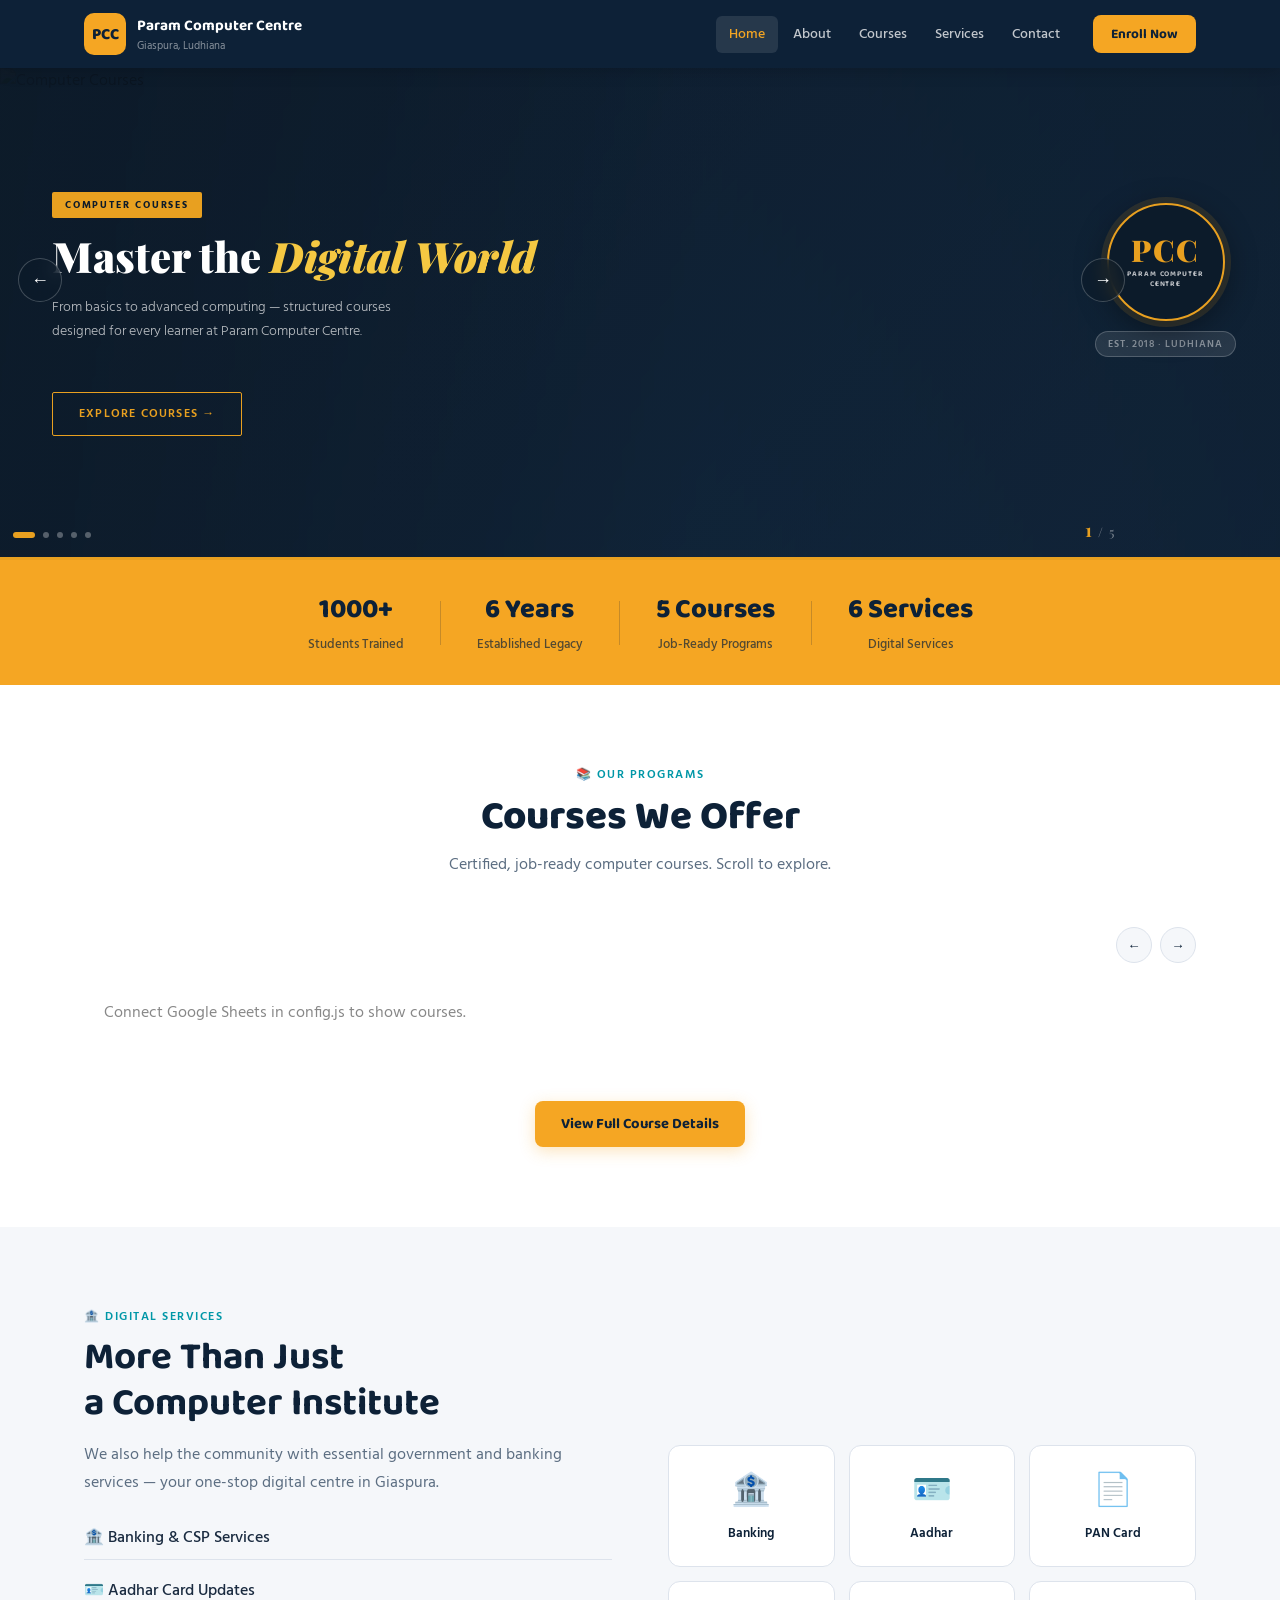
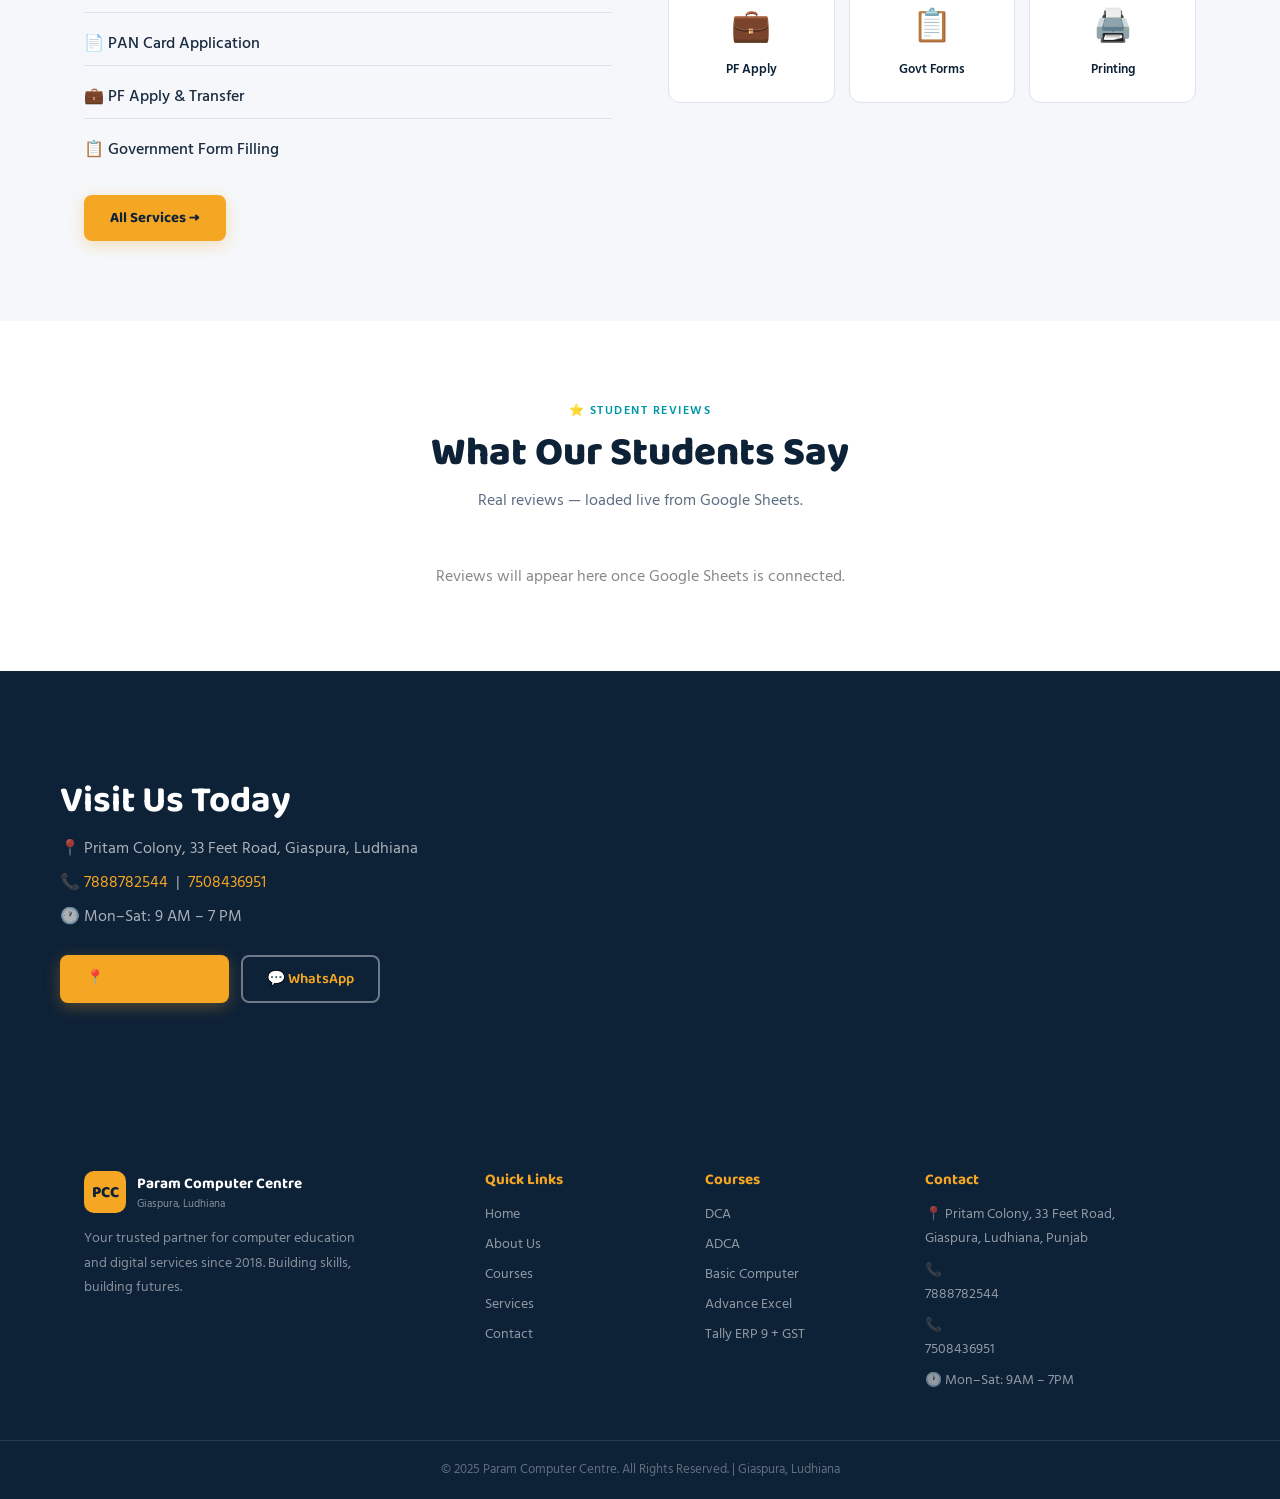
==== commit 63acbab6: "add ludhiana string chnage giaspura" ====
--- a/index.html
+++ b/index.html
@@ -355,7 +355,7 @@
       <span class="clc-big">PCC</span>
       <span class="clc-small">Param Computer Centre</span>
     </div>
-    <div class="c-since">Est. 2018 · Giaspura</div>
+    <div class="c-since">Est. 2018 · Ludhiana</div>
   </div>
 
   <button class="c-arrow" id="c-prev">&#8592;</button>
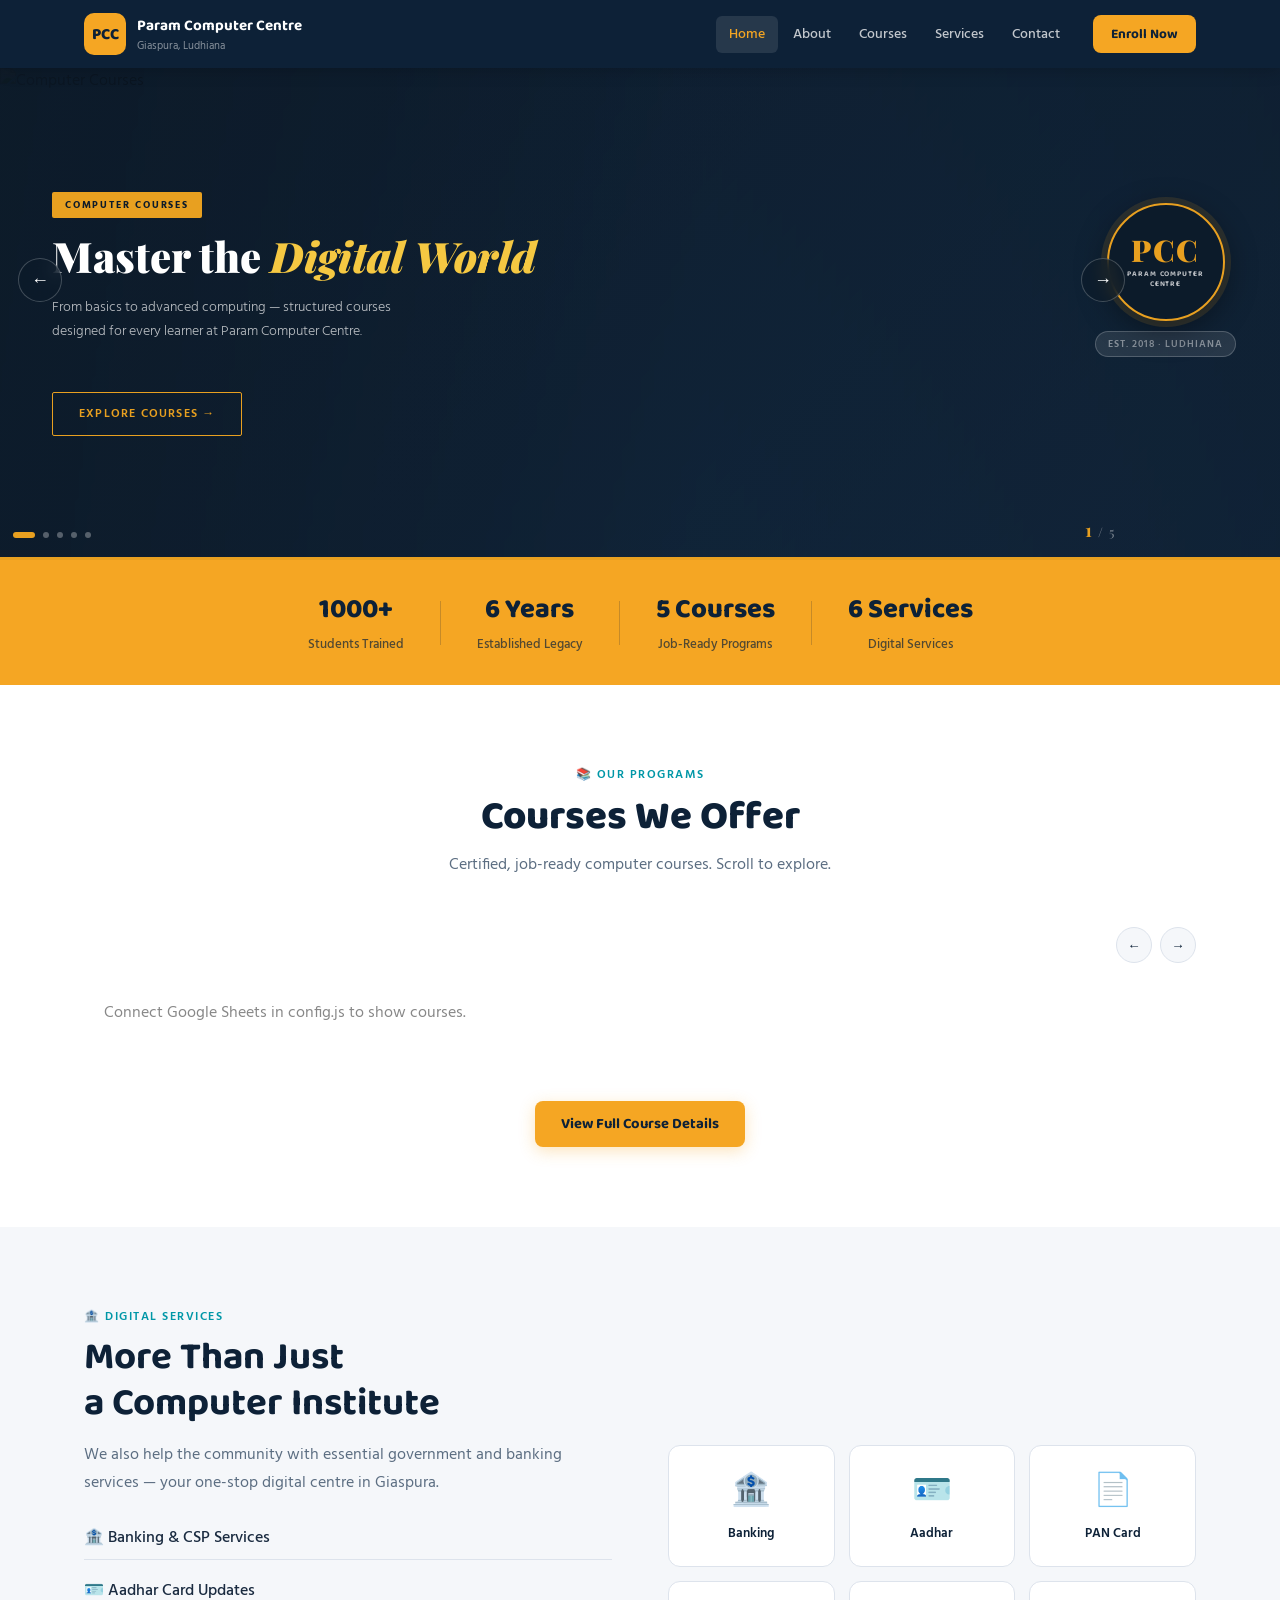
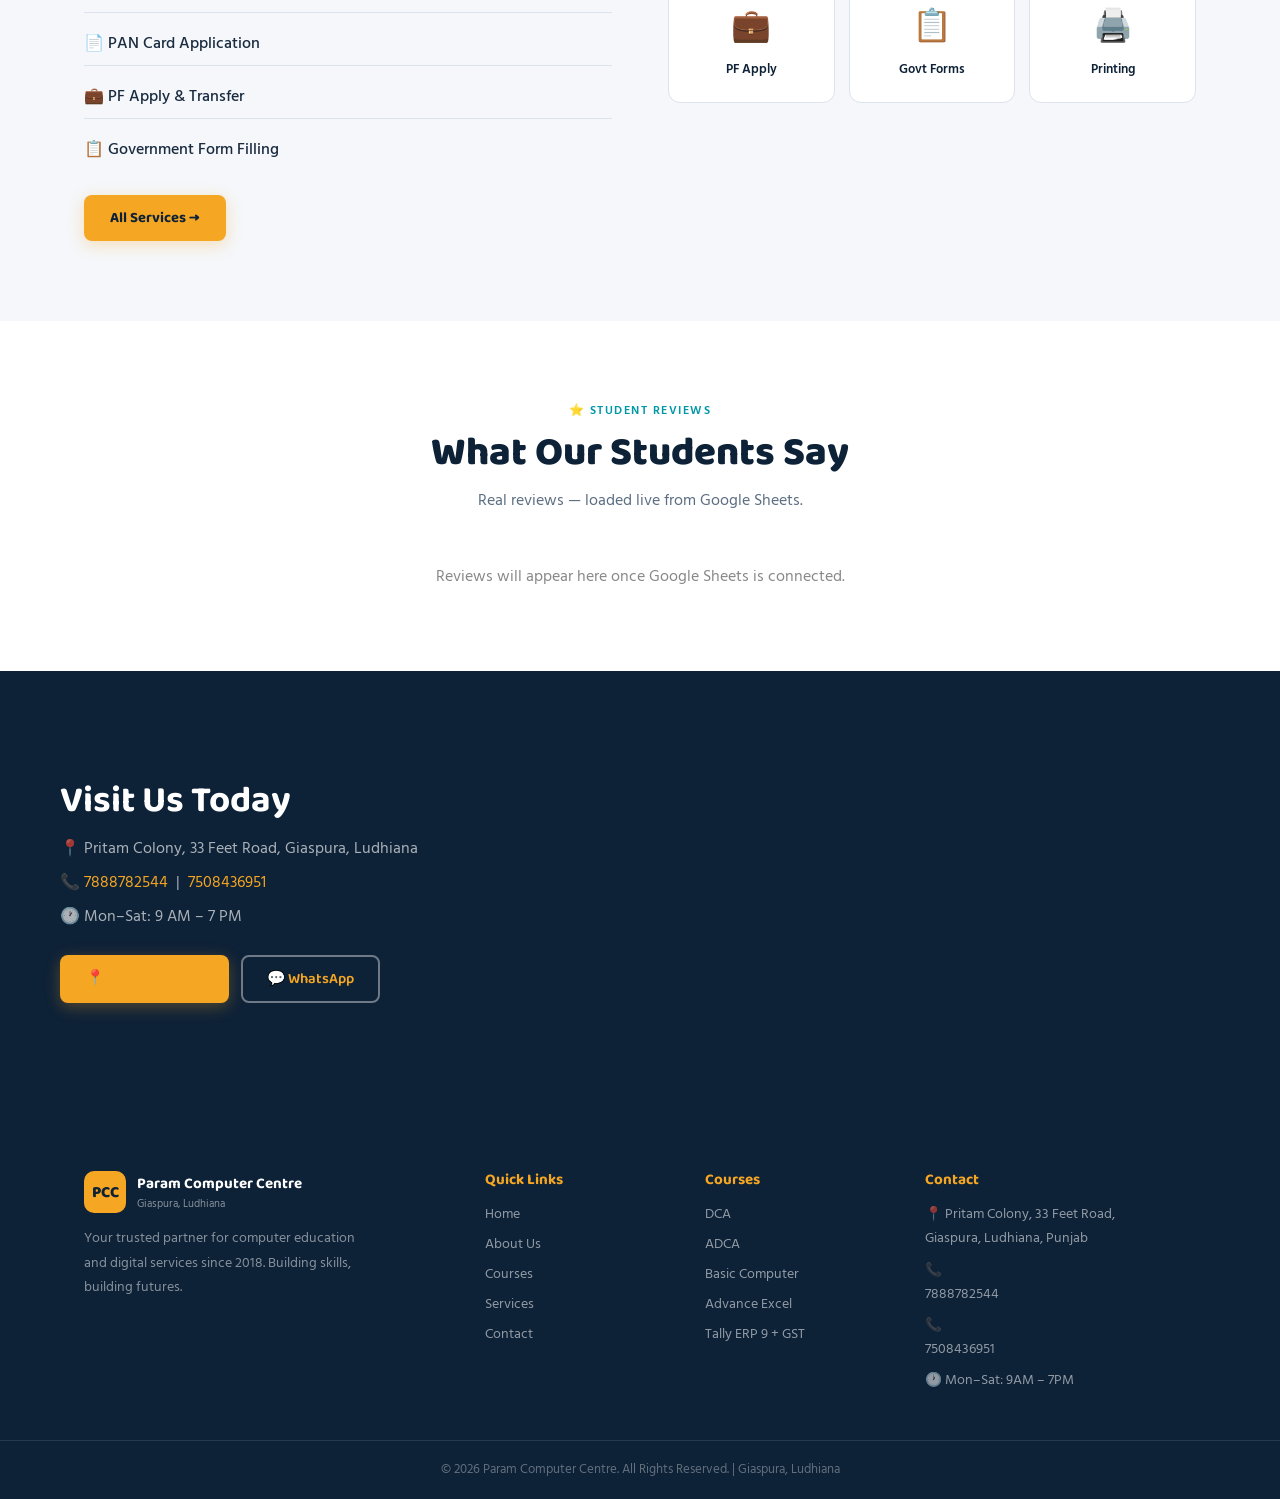
==== commit 69a6985d: "add in all right reserved" ====
--- a/index.html
+++ b/index.html
@@ -605,7 +605,7 @@
       <p>🕐 Mon–Sat: 9AM – 7PM</p>
     </div>
   </div>
-  <div class="fb2"><p>© 2025 Param Computer Centre. All Rights Reserved. | Giaspura, Ludhiana</p></div>
+  <div class="fb2"><p>© 2026 Param Computer Centre. All Rights Reserved. | Giaspura, Ludhiana</p></div>
 </footer>
 
 <script src="config.js"></script>
